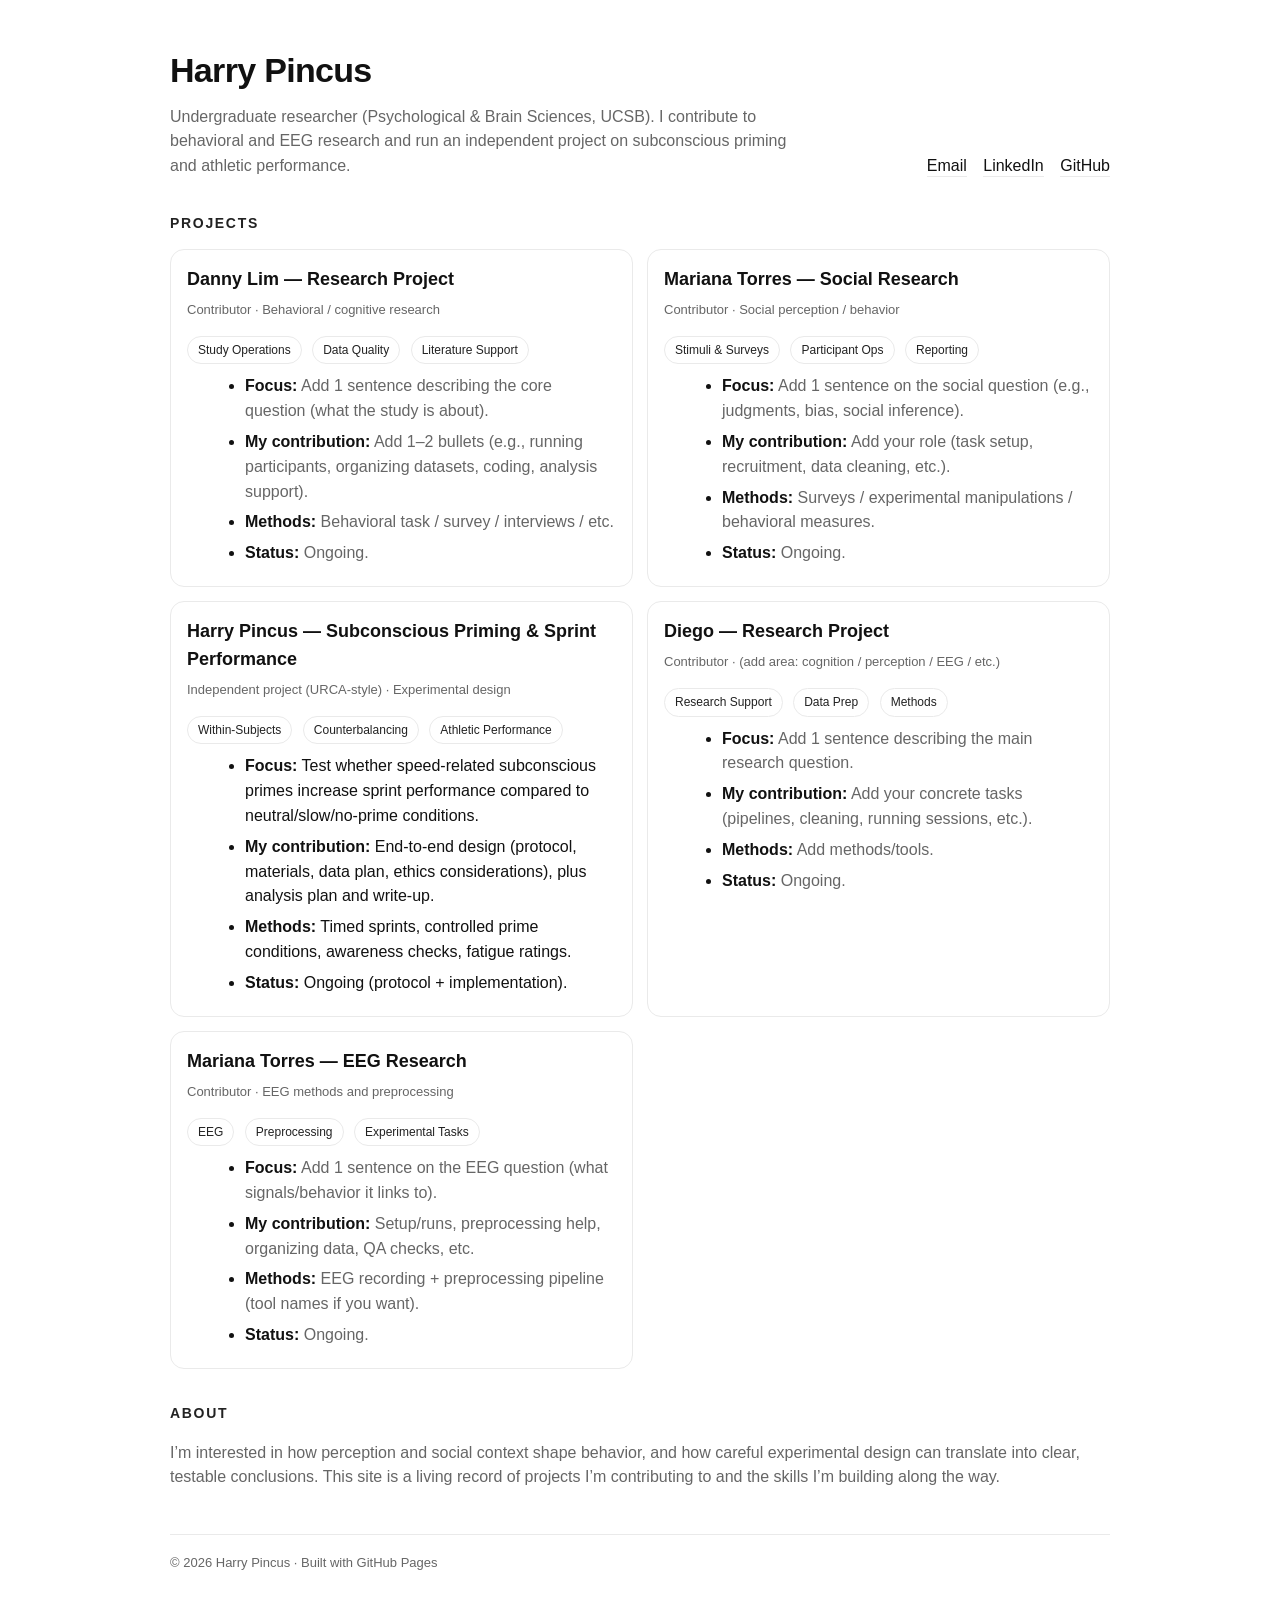
==== index.html @ f2cd408a "Update index.html" ====
<!doctype html>
<html lang="en">
<head>
  <meta charset="utf-8" />
  <meta name="viewport" content="width=device-width,initial-scale=1" />
  <title>Harry Pincus | Projects</title>
  <meta name="description" content="Research projects and contributions by Harry Pincus." />

  <style>
    :root{
      --max: 980px;
      --text:#111;
      --muted:#666;
      --line:#eaeaea;
      --bg:#fff;
      --card:#fff;
      --radius:14px;
    }
    * { box-sizing: border-box; }
    body{
      margin:0;
      background:var(--bg);
      color:var(--text);
      font-family: -apple-system, BlinkMacSystemFont, "Segoe UI", Inter, Roboto, Arial, sans-serif;
      line-height:1.55;
    }
    .wrap{ max-width:var(--max); margin:0 auto; padding:44px 20px 60px; }
    header{ display:flex; justify-content:space-between; align-items:flex-end; gap:18px; flex-wrap:wrap; }
    h1{ margin:0; font-size:34px; letter-spacing:-0.02em; }
    .subtitle{ margin-top:8px; color:var(--muted); max-width: 70ch; }
    .links a{
      text-decoration:none;
      color:var(--text);
      border-bottom:1px solid var(--line);
      margin-left:12px;
      padding-bottom:2px;
    }
    .links a:hover{ border-bottom-color:#111; }
    section{ margin-top:34px; }
    h2{
      margin:0 0 14px;
      font-size:14px;
      letter-spacing:0.12em;
      text-transform:uppercase;
      color:#222;
    }
    .grid{ display:grid; grid-template-columns: 1fr; gap:14px; }
    @media (min-width: 880px){
      .grid{ grid-template-columns: 1fr 1fr; }
    }
    .card{
      background:var(--card);
      border:1px solid var(--line);
      border-radius:var(--radius);
      padding:16px 16px 14px;
    }
    .card h3{ margin:0 0 6px; font-size:18px; }
    .meta{ color:var(--muted); font-size:13px; margin-bottom:10px; }
    .pills{ margin: 4px 0 10px; }
    .pill{
      display:inline-block;
      font-size:12px;
      padding:4px 10px;
      border:1px solid var(--line);
      border-radius:999px;
      margin: 6px 6px 0 0;
      color:#222;
      white-space:nowrap;
    }
    ul{ margin: 8px 0 0 18px; }
    li{ margin: 6px 0; }
    .muted{ color:var(--muted); }
    footer{ margin-top:44px; padding-top:18px; border-top:1px solid var(--line); color:var(--muted); font-size:13px; }
  </style>
</head>

<body>
  <div class="wrap">
    <header>
      <div>
        <h1>Harry Pincus</h1>
        <div class="subtitle">
          Undergraduate researcher (Psychological & Brain Sciences, UCSB). I contribute to behavioral and EEG research and run an independent project on subconscious priming and athletic performance.
        </div>
      </div>
      <div class="links">
        <!-- Replace with your real links whenever you want -->
        <a href="mailto:harrypincus@icloud.com or pincus@ucsb.edu">Email</a>
        <a href="https://www.linkedin.com/in/harry-pincus-45babb238/">LinkedIn</a>
        <a href="https://github.com/harrypincus">GitHub</a>
      </div>
    </header>

    <section>
      <h2>Projects</h2>

      <div class="grid">

        <!-- Danny Lim's Research -->
        <div class="card">
          <h3>Danny Lim — Research Project</h3>
          <div class="meta">Contributor · Behavioral / cognitive research</div>
          <div class="pills">
            <span class="pill">Study Operations</span>
            <span class="pill">Data Quality</span>
            <span class="pill">Literature Support</span>
          </div>
          <ul>
            <li><strong>Focus:</strong> <span class="muted">Add 1 sentence describing the core question (what the study is about).</span></li>
            <li><strong>My contribution:</strong> <span class="muted">Add 1–2 bullets (e.g., running participants, organizing datasets, coding, analysis support).</span></li>
            <li><strong>Methods:</strong> <span class="muted">Behavioral task / survey / interviews / etc.</span></li>
            <li><strong>Status:</strong> <span class="muted">Ongoing.</span></li>
          </ul>
        </div>

        <!-- Mariana Torres Social Research -->
        <div class="card">
          <h3>Mariana Torres — Social Research</h3>
          <div class="meta">Contributor · Social perception / behavior</div>
          <div class="pills">
            <span class="pill">Stimuli & Surveys</span>
            <span class="pill">Participant Ops</span>
            <span class="pill">Reporting</span>
          </div>
          <ul>
            <li><strong>Focus:</strong> <span class="muted">Add 1 sentence on the social question (e.g., judgments, bias, social inference).</span></li>
            <li><strong>My contribution:</strong> <span class="muted">Add your role (task setup, recruitment, data cleaning, etc.).</span></li>
            <li><strong>Methods:</strong> <span class="muted">Surveys / experimental manipulations / behavioral measures.</span></li>
            <li><strong>Status:</strong> <span class="muted">Ongoing.</span></li>
          </ul>
        </div>

        <!-- Harry Pincus Priming Research -->
        <div class="card">
          <h3>Harry Pincus — Subconscious Priming & Sprint Performance</h3>
          <div class="meta">Independent project (URCA-style) · Experimental design</div>
          <div class="pills">
            <span class="pill">Within-Subjects</span>
            <span class="pill">Counterbalancing</span>
            <span class="pill">Athletic Performance</span>
          </div>
          <ul>
            <li><strong>Focus:</strong> Test whether speed-related subconscious primes increase sprint performance compared to neutral/slow/no-prime conditions.</li>
            <li><strong>My contribution:</strong> End-to-end design (protocol, materials, data plan, ethics considerations), plus analysis plan and write-up.</li>
            <li><strong>Methods:</strong> Timed sprints, controlled prime conditions, awareness checks, fatigue ratings.</li>
            <li><strong>Status:</strong> Ongoing (protocol + implementation).</li>
          </ul>
        </div>

        <!-- Diego's Research -->
        <div class="card">
          <h3>Diego — Research Project</h3>
          <div class="meta">Contributor · (add area: cognition / perception / EEG / etc.)</div>
          <div class="pills">
            <span class="pill">Research Support</span>
            <span class="pill">Data Prep</span>
            <span class="pill">Methods</span>
          </div>
          <ul>
            <li><strong>Focus:</strong> <span class="muted">Add 1 sentence describing the main research question.</span></li>
            <li><strong>My contribution:</strong> <span class="muted">Add your concrete tasks (pipelines, cleaning, running sessions, etc.).</span></li>
            <li><strong>Methods:</strong> <span class="muted">Add methods/tools.</span></li>
            <li><strong>Status:</strong> <span class="muted">Ongoing.</span></li>
          </ul>
        </div>

        <!-- Mariana Torres EEG Research -->
        <div class="card">
          <h3>Mariana Torres — EEG Research</h3>
          <div class="meta">Contributor · EEG methods and preprocessing</div>
          <div class="pills">
            <span class="pill">EEG</span>
            <span class="pill">Preprocessing</span>
            <span class="pill">Experimental Tasks</span>
          </div>
          <ul>
            <li><strong>Focus:</strong> <span class="muted">Add 1 sentence on the EEG question (what signals/behavior it links to).</span></li>
            <li><strong>My contribution:</strong> <span class="muted">Setup/runs, preprocessing help, organizing data, QA checks, etc.</span></li>
            <li><strong>Methods:</strong> <span class="muted">EEG recording + preprocessing pipeline (tool names if you want).</span></li>
            <li><strong>Status:</strong> <span class="muted">Ongoing.</span></li>
          </ul>
        </div>

      </div>
    </section>

    <section>
      <h2>About</h2>
      <p class="muted">
        I’m interested in how perception and social context shape behavior, and how careful experimental design can translate into clear, testable conclusions.
        This site is a living record of projects I’m contributing to and the skills I’m building along the way.
      </p>
    </section>

    <footer>
      © <span id="y"></span> Harry Pincus · Built with GitHub Pages
    </footer>
  </div>

  <script>
    document.getElementById("y").textContent = new Date().getFullYear();
  </script>
</body>
</html>
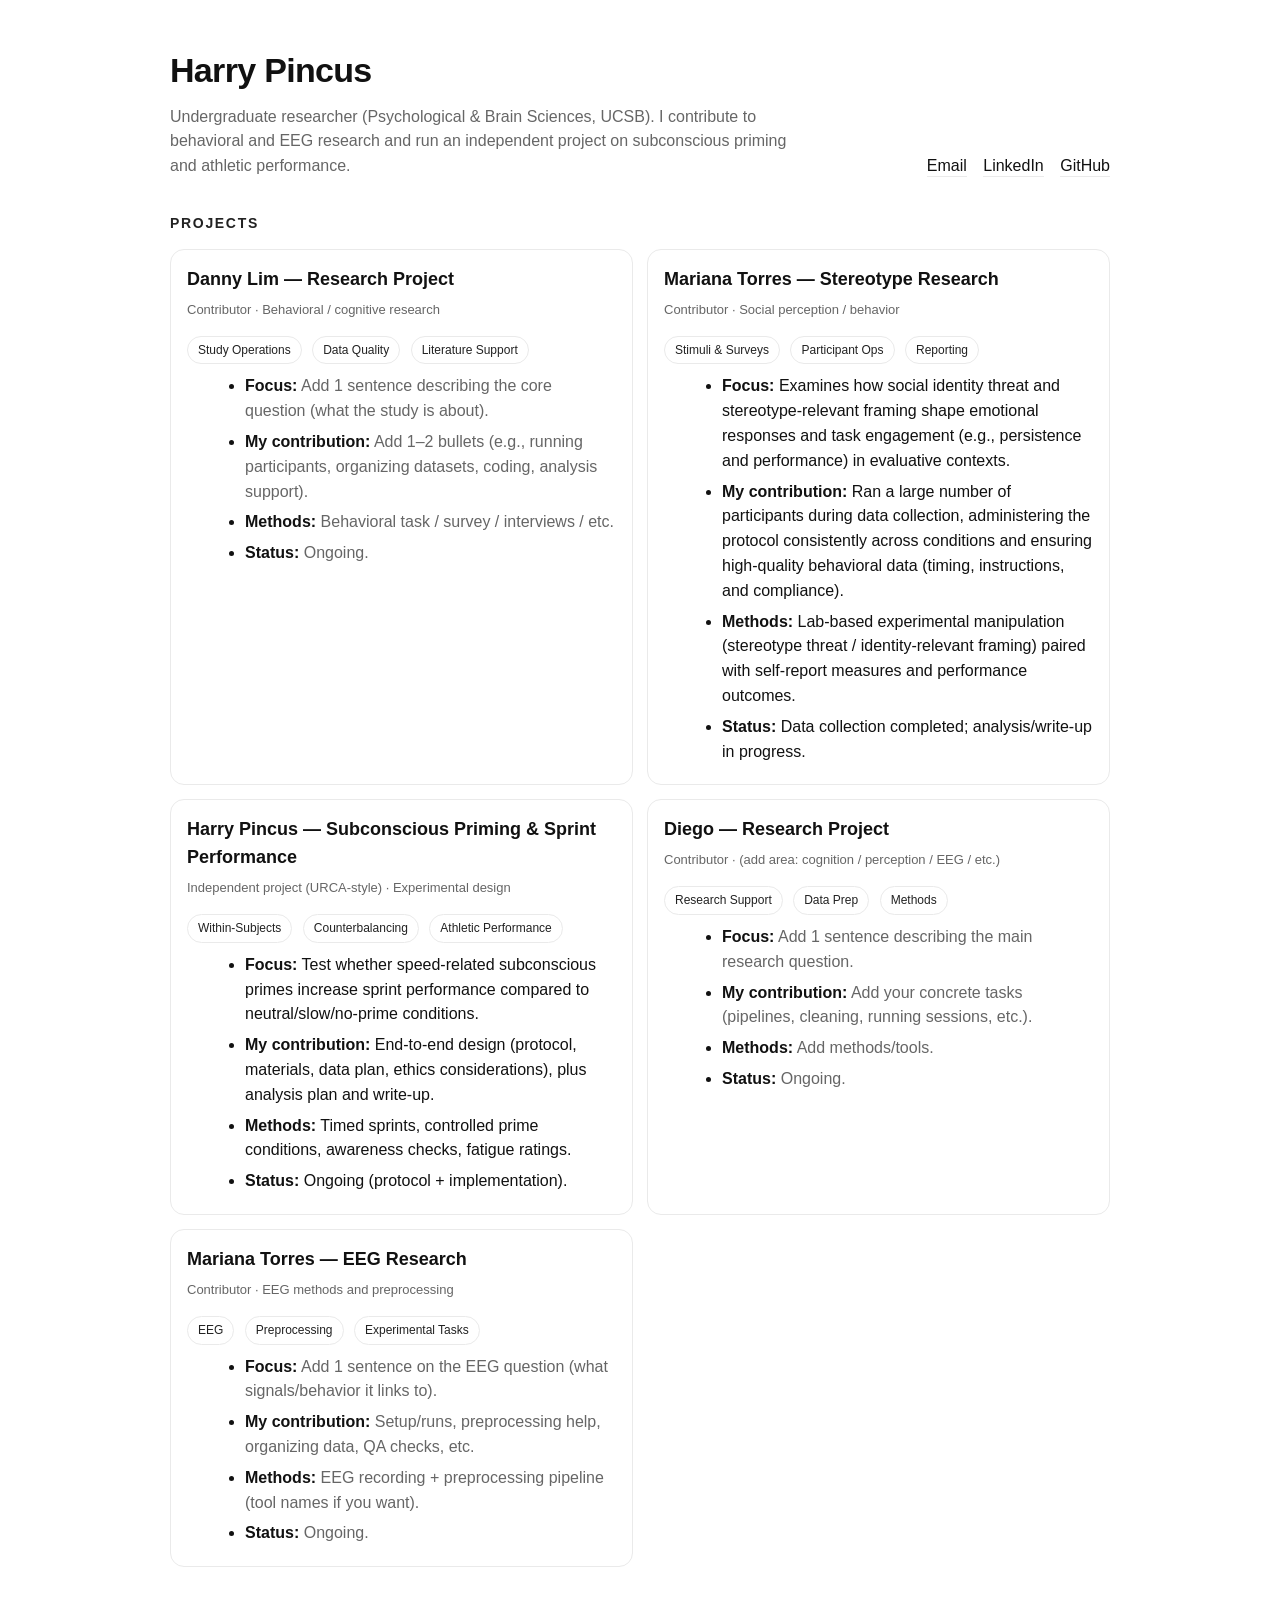
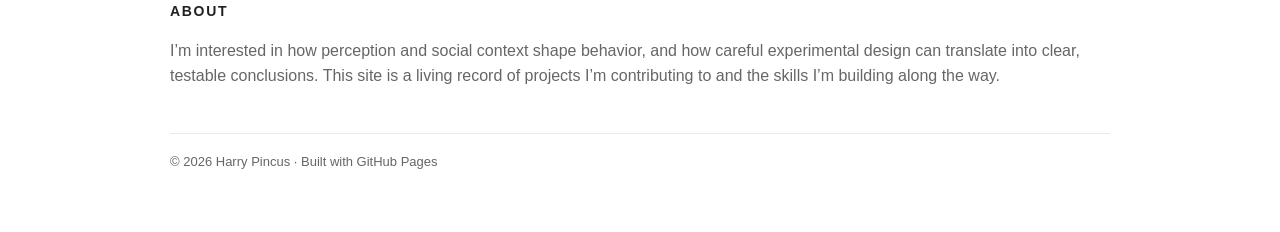
==== commit 2794879a: "Update index.html mariana" ====
--- a/index.html
+++ b/index.html
@@ -115,7 +115,7 @@
 
         <!-- Mariana Torres Social Research -->
         <div class="card">
-          <h3>Mariana Torres — Social Research</h3>
+          <h3>Mariana Torres — Stereotype Research</h3>
           <div class="meta">Contributor · Social perception / behavior</div>
           <div class="pills">
             <span class="pill">Stimuli & Surveys</span>
@@ -123,10 +123,10 @@
             <span class="pill">Reporting</span>
           </div>
           <ul>
-            <li><strong>Focus:</strong> <span class="muted">Add 1 sentence on the social question (e.g., judgments, bias, social inference).</span></li>
-            <li><strong>My contribution:</strong> <span class="muted">Add your role (task setup, recruitment, data cleaning, etc.).</span></li>
-            <li><strong>Methods:</strong> <span class="muted">Surveys / experimental manipulations / behavioral measures.</span></li>
-            <li><strong>Status:</strong> <span class="muted">Ongoing.</span></li>
+            <li><strong>Focus:</strong> Examines how social identity threat and stereotype-relevant framing shape emotional responses and task engagement (e.g., persistence and performance) in evaluative contexts.</li>
+            <li><strong>My contribution:</strong> Ran a large number of participants during data collection, administering the protocol consistently across conditions and ensuring high-quality behavioral data (timing, instructions, and compliance).</li>
+            <li><strong>Methods:</strong> Lab-based experimental manipulation (stereotype threat / identity-relevant framing) paired with self-report measures and performance outcomes.</li>
+            <li><strong>Status:</strong> Data collection completed; analysis/write-up in progress.</li>
           </ul>
         </div>
 
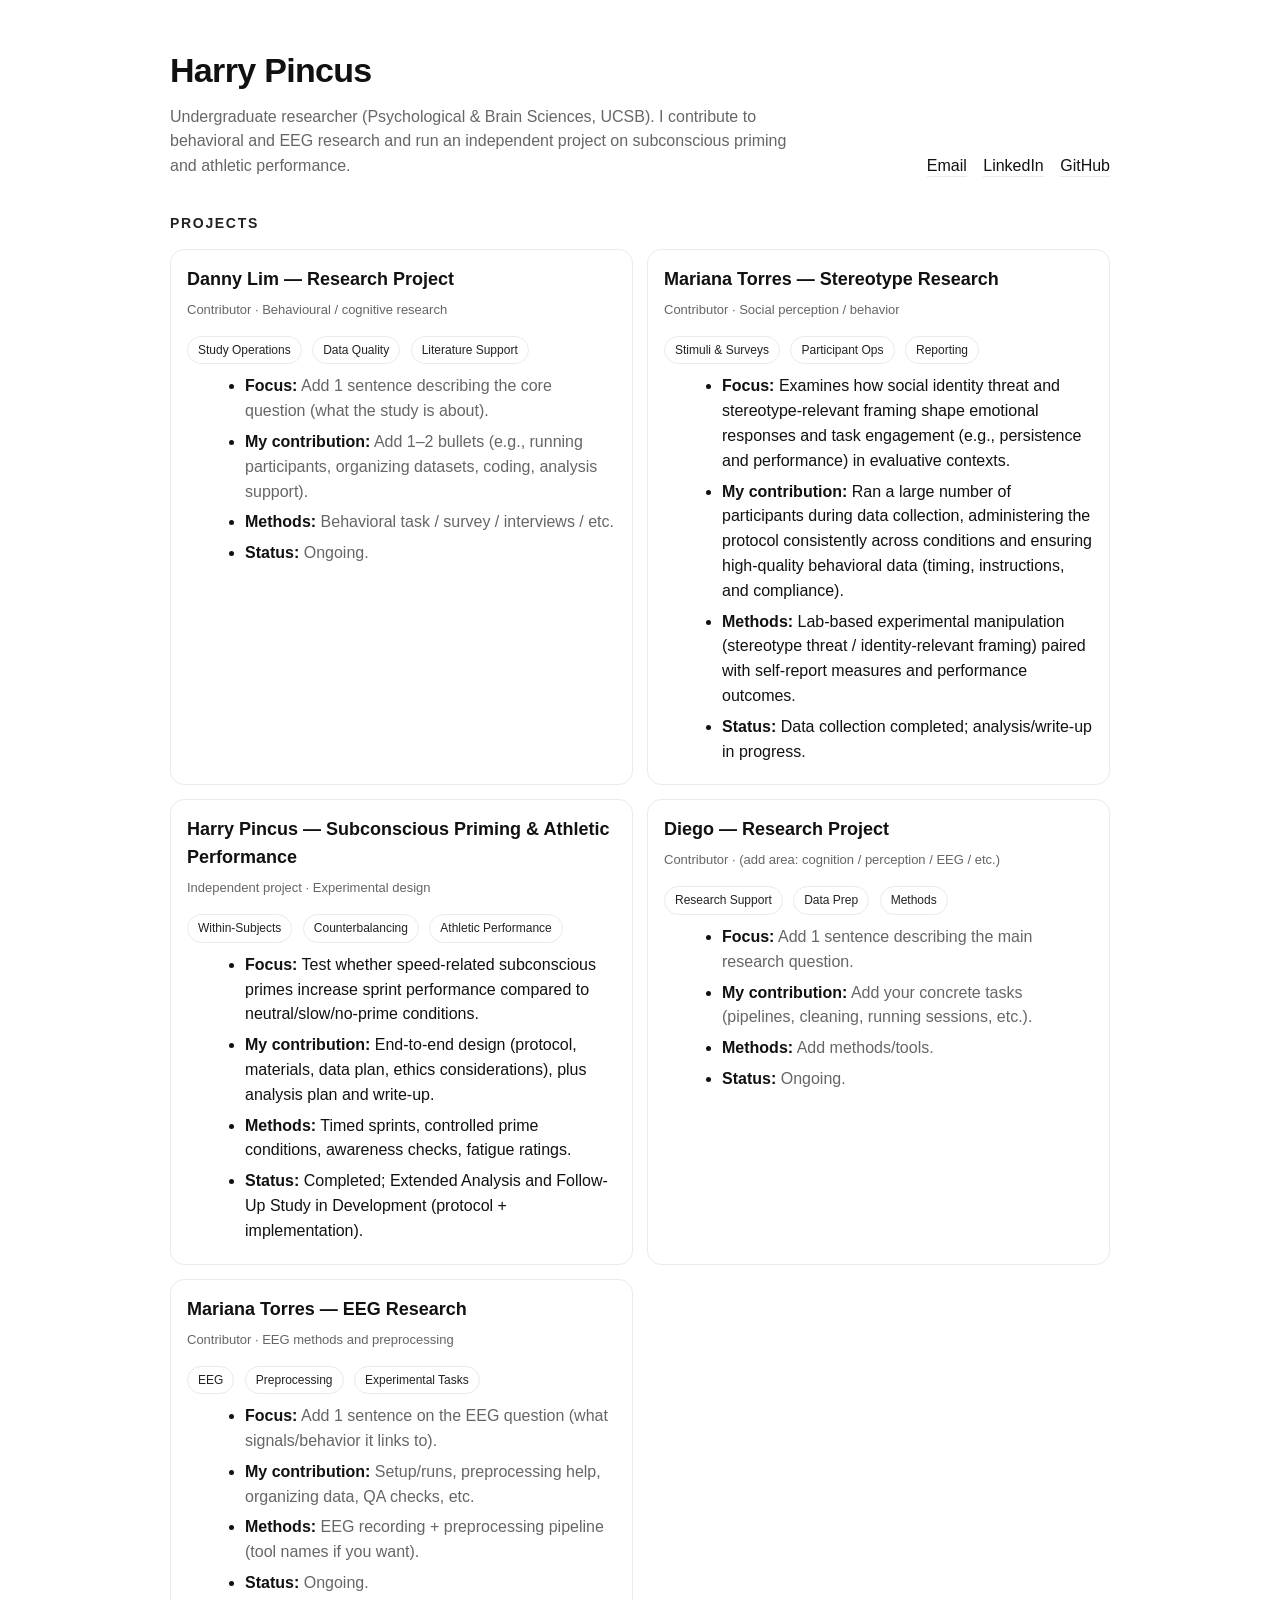
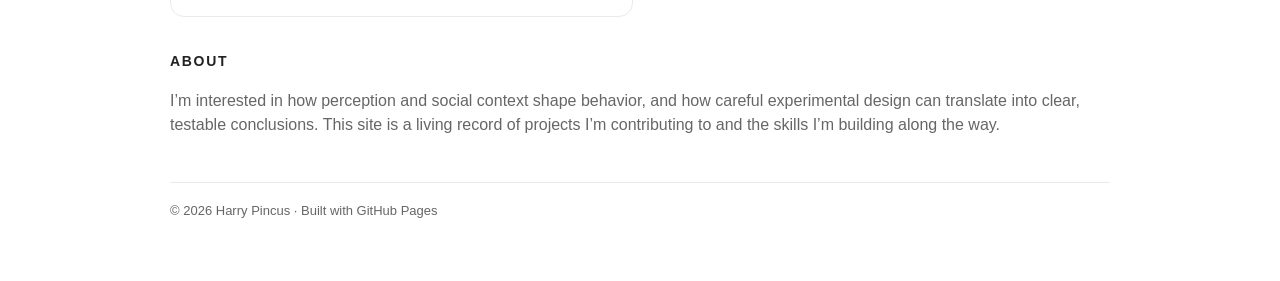
==== commit d4dde529: "Update index.html quick update to priming wording" ====
--- a/index.html
+++ b/index.html
@@ -99,7 +99,7 @@
         <!-- Danny Lim's Research -->
         <div class="card">
           <h3>Danny Lim — Research Project</h3>
-          <div class="meta">Contributor · Behavioral / cognitive research</div>
+          <div class="meta">Contributor · Behavioural / cognitive research</div>
           <div class="pills">
             <span class="pill">Study Operations</span>
             <span class="pill">Data Quality</span>
@@ -132,8 +132,8 @@
 
         <!-- Harry Pincus Priming Research -->
         <div class="card">
-          <h3>Harry Pincus — Subconscious Priming & Sprint Performance</h3>
-          <div class="meta">Independent project (URCA-style) · Experimental design</div>
+          <h3>Harry Pincus — Subconscious Priming & Athletic Performance</h3>
+          <div class="meta">Independent project · Experimental design</div>
           <div class="pills">
             <span class="pill">Within-Subjects</span>
             <span class="pill">Counterbalancing</span>
@@ -143,7 +143,7 @@
             <li><strong>Focus:</strong> Test whether speed-related subconscious primes increase sprint performance compared to neutral/slow/no-prime conditions.</li>
             <li><strong>My contribution:</strong> End-to-end design (protocol, materials, data plan, ethics considerations), plus analysis plan and write-up.</li>
             <li><strong>Methods:</strong> Timed sprints, controlled prime conditions, awareness checks, fatigue ratings.</li>
-            <li><strong>Status:</strong> Ongoing (protocol + implementation).</li>
+            <li><strong>Status:</strong> Completed; Extended Analysis and Follow-Up Study in Development (protocol + implementation).</li>
           </ul>
         </div>
 
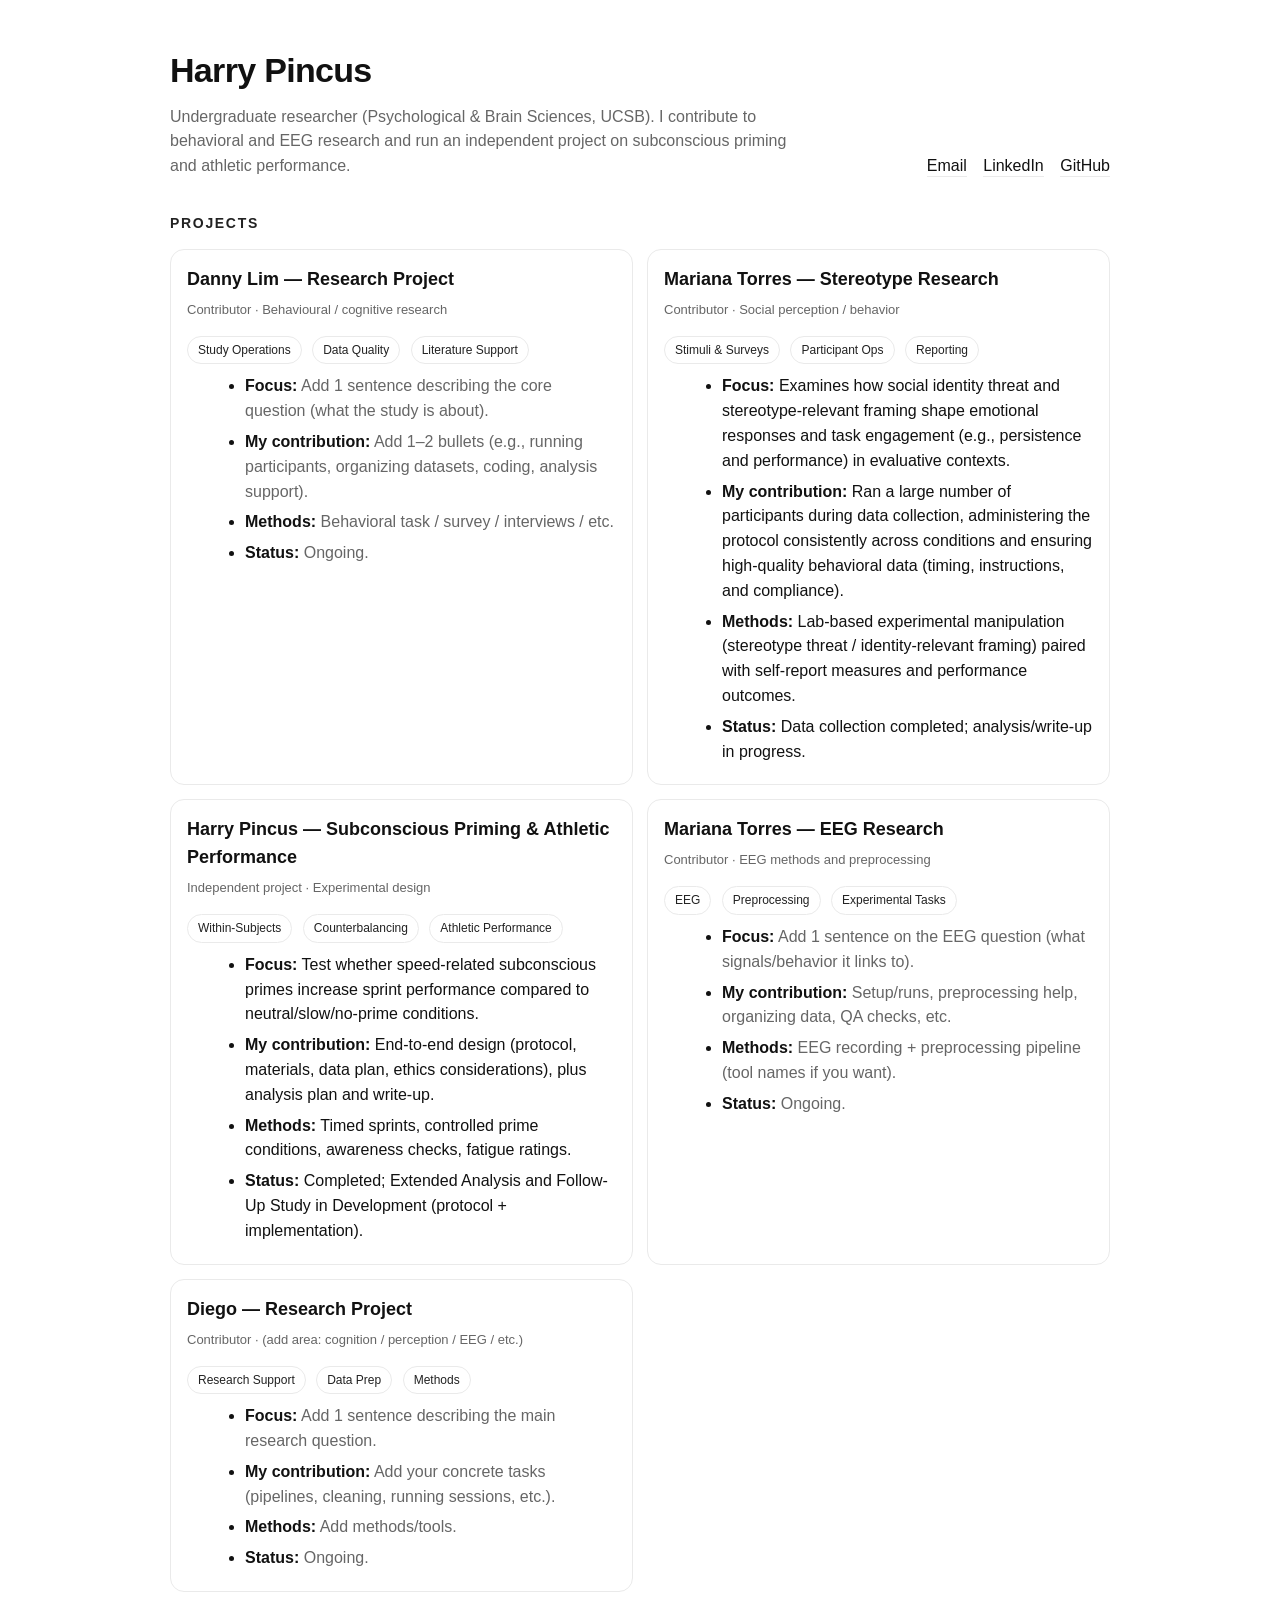
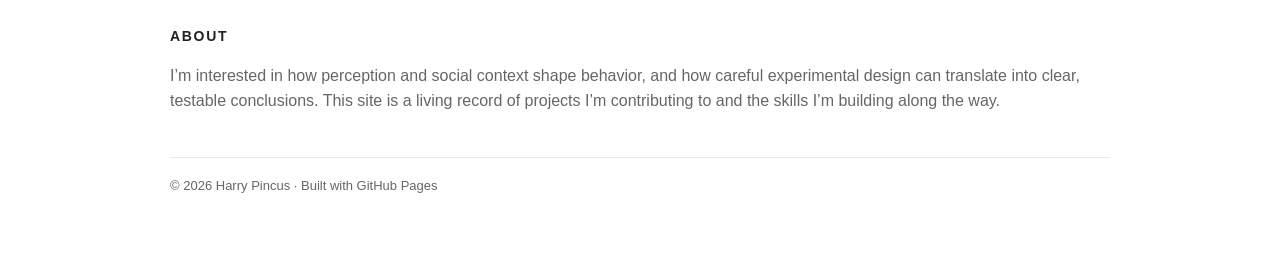
==== commit bf2ec002: "Update index.html moved mariana eeg above diego" ====
--- a/index.html
+++ b/index.html
@@ -147,6 +147,23 @@
           </ul>
         </div>
 
+        <!-- Mariana Torres EEG Research -->
+        <div class="card">
+          <h3>Mariana Torres — EEG Research</h3>
+          <div class="meta">Contributor · EEG methods and preprocessing</div>
+          <div class="pills">
+            <span class="pill">EEG</span>
+            <span class="pill">Preprocessing</span>
+            <span class="pill">Experimental Tasks</span>
+          </div>
+          <ul>
+            <li><strong>Focus:</strong> <span class="muted">Add 1 sentence on the EEG question (what signals/behavior it links to).</span></li>
+            <li><strong>My contribution:</strong> <span class="muted">Setup/runs, preprocessing help, organizing data, QA checks, etc.</span></li>
+            <li><strong>Methods:</strong> <span class="muted">EEG recording + preprocessing pipeline (tool names if you want).</span></li>
+            <li><strong>Status:</strong> <span class="muted">Ongoing.</span></li>
+          </ul>
+        </div>
+
         <!-- Diego's Research -->
         <div class="card">
           <h3>Diego — Research Project</h3>
@@ -160,23 +177,6 @@
             <li><strong>Focus:</strong> <span class="muted">Add 1 sentence describing the main research question.</span></li>
             <li><strong>My contribution:</strong> <span class="muted">Add your concrete tasks (pipelines, cleaning, running sessions, etc.).</span></li>
             <li><strong>Methods:</strong> <span class="muted">Add methods/tools.</span></li>
-            <li><strong>Status:</strong> <span class="muted">Ongoing.</span></li>
-          </ul>
-        </div>
-
-        <!-- Mariana Torres EEG Research -->
-        <div class="card">
-          <h3>Mariana Torres — EEG Research</h3>
-          <div class="meta">Contributor · EEG methods and preprocessing</div>
-          <div class="pills">
-            <span class="pill">EEG</span>
-            <span class="pill">Preprocessing</span>
-            <span class="pill">Experimental Tasks</span>
-          </div>
-          <ul>
-            <li><strong>Focus:</strong> <span class="muted">Add 1 sentence on the EEG question (what signals/behavior it links to).</span></li>
-            <li><strong>My contribution:</strong> <span class="muted">Setup/runs, preprocessing help, organizing data, QA checks, etc.</span></li>
-            <li><strong>Methods:</strong> <span class="muted">EEG recording + preprocessing pipeline (tool names if you want).</span></li>
             <li><strong>Status:</strong> <span class="muted">Ongoing.</span></li>
           </ul>
         </div>
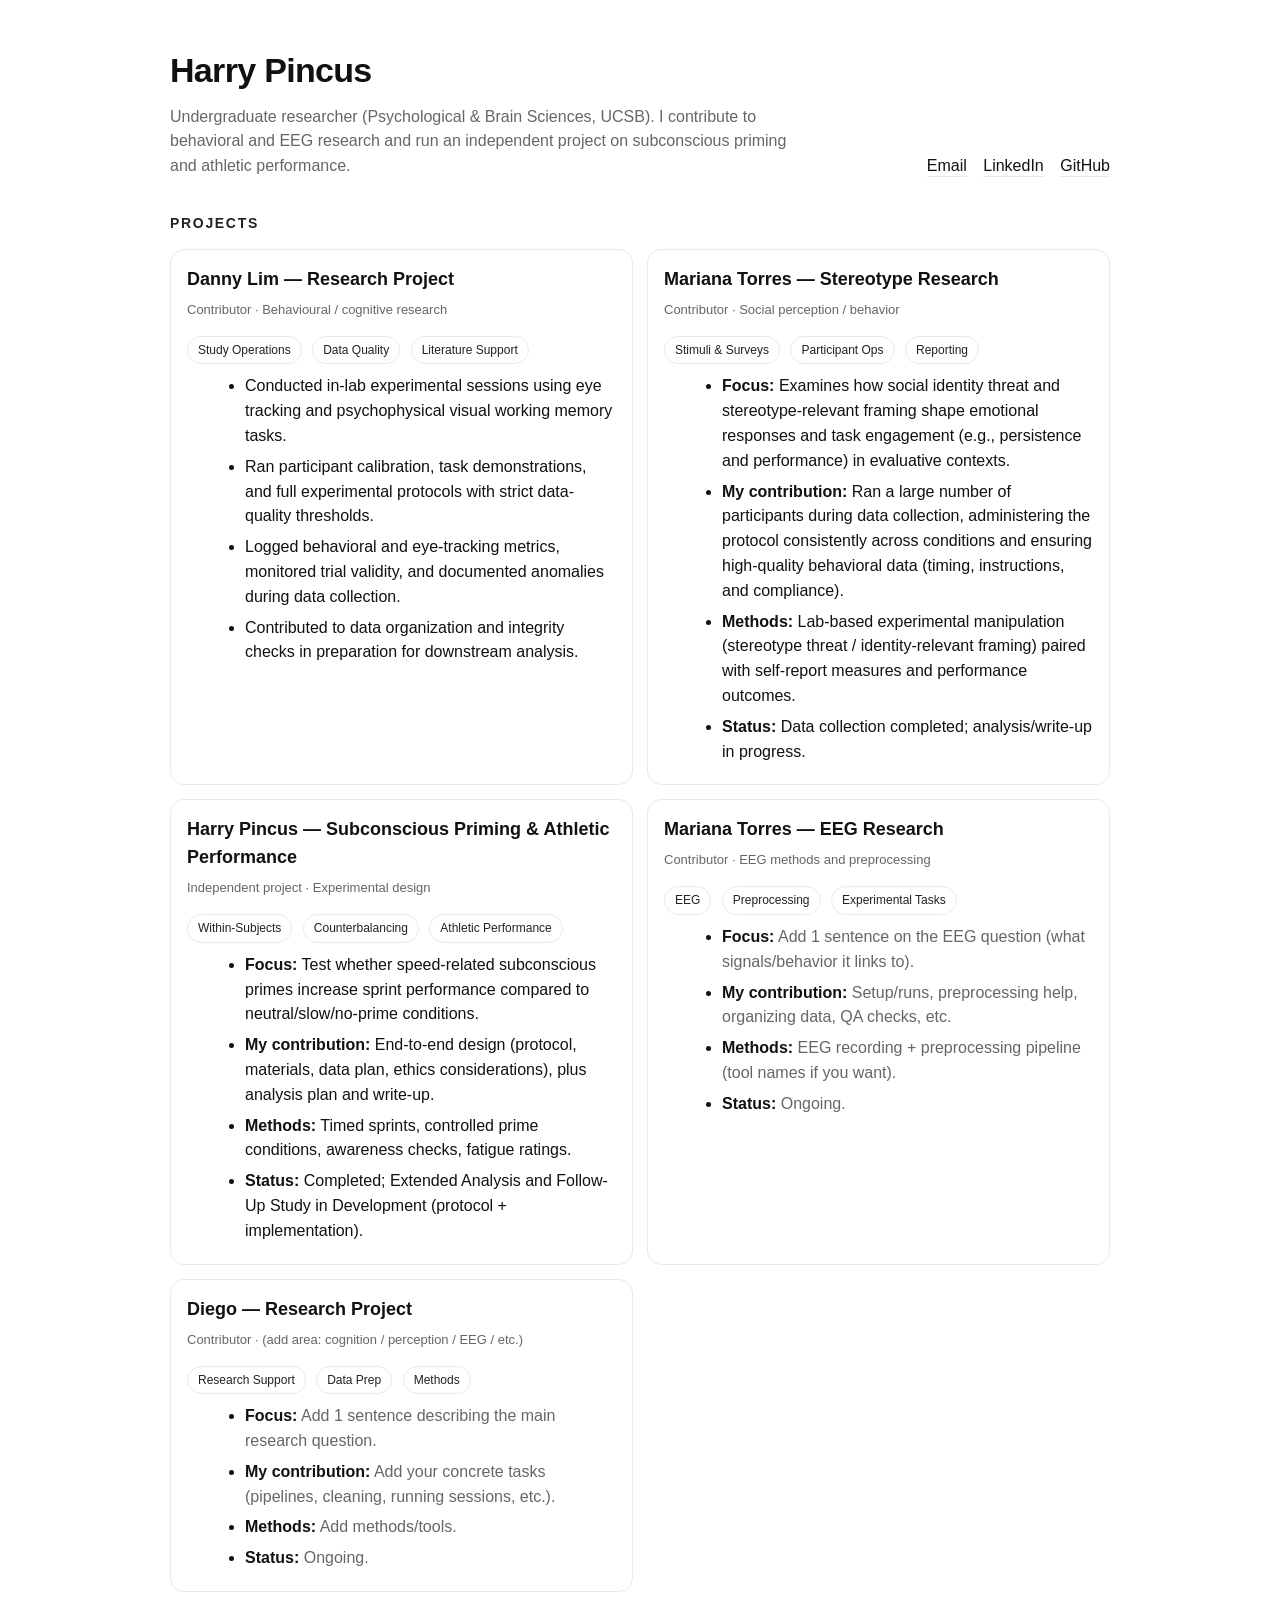
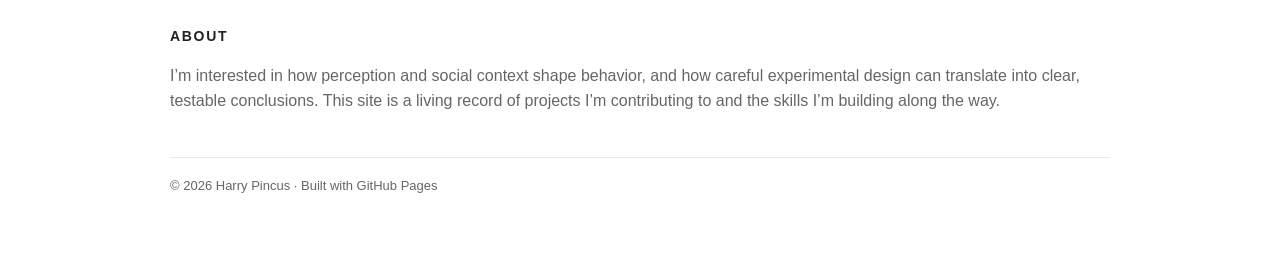
==== commit dd781020: "Update index.html updated danny lim wmdistort section" ====
--- a/index.html
+++ b/index.html
@@ -106,10 +106,10 @@
             <span class="pill">Literature Support</span>
           </div>
           <ul>
-            <li><strong>Focus:</strong> <span class="muted">Add 1 sentence describing the core question (what the study is about).</span></li>
-            <li><strong>My contribution:</strong> <span class="muted">Add 1–2 bullets (e.g., running participants, organizing datasets, coding, analysis support).</span></li>
-            <li><strong>Methods:</strong> <span class="muted">Behavioral task / survey / interviews / etc.</span></li>
-            <li><strong>Status:</strong> <span class="muted">Ongoing.</span></li>
+            <li>Conducted in-lab experimental sessions using eye tracking and psychophysical visual working memory tasks.</li>
+            <li>Ran participant calibration, task demonstrations, and full experimental protocols with strict data-quality thresholds.</li>
+            <li>Logged behavioral and eye-tracking metrics, monitored trial validity, and documented anomalies during data collection.</li>
+            <li>Contributed to data organization and integrity checks in preparation for downstream analysis.</li>
           </ul>
         </div>
 
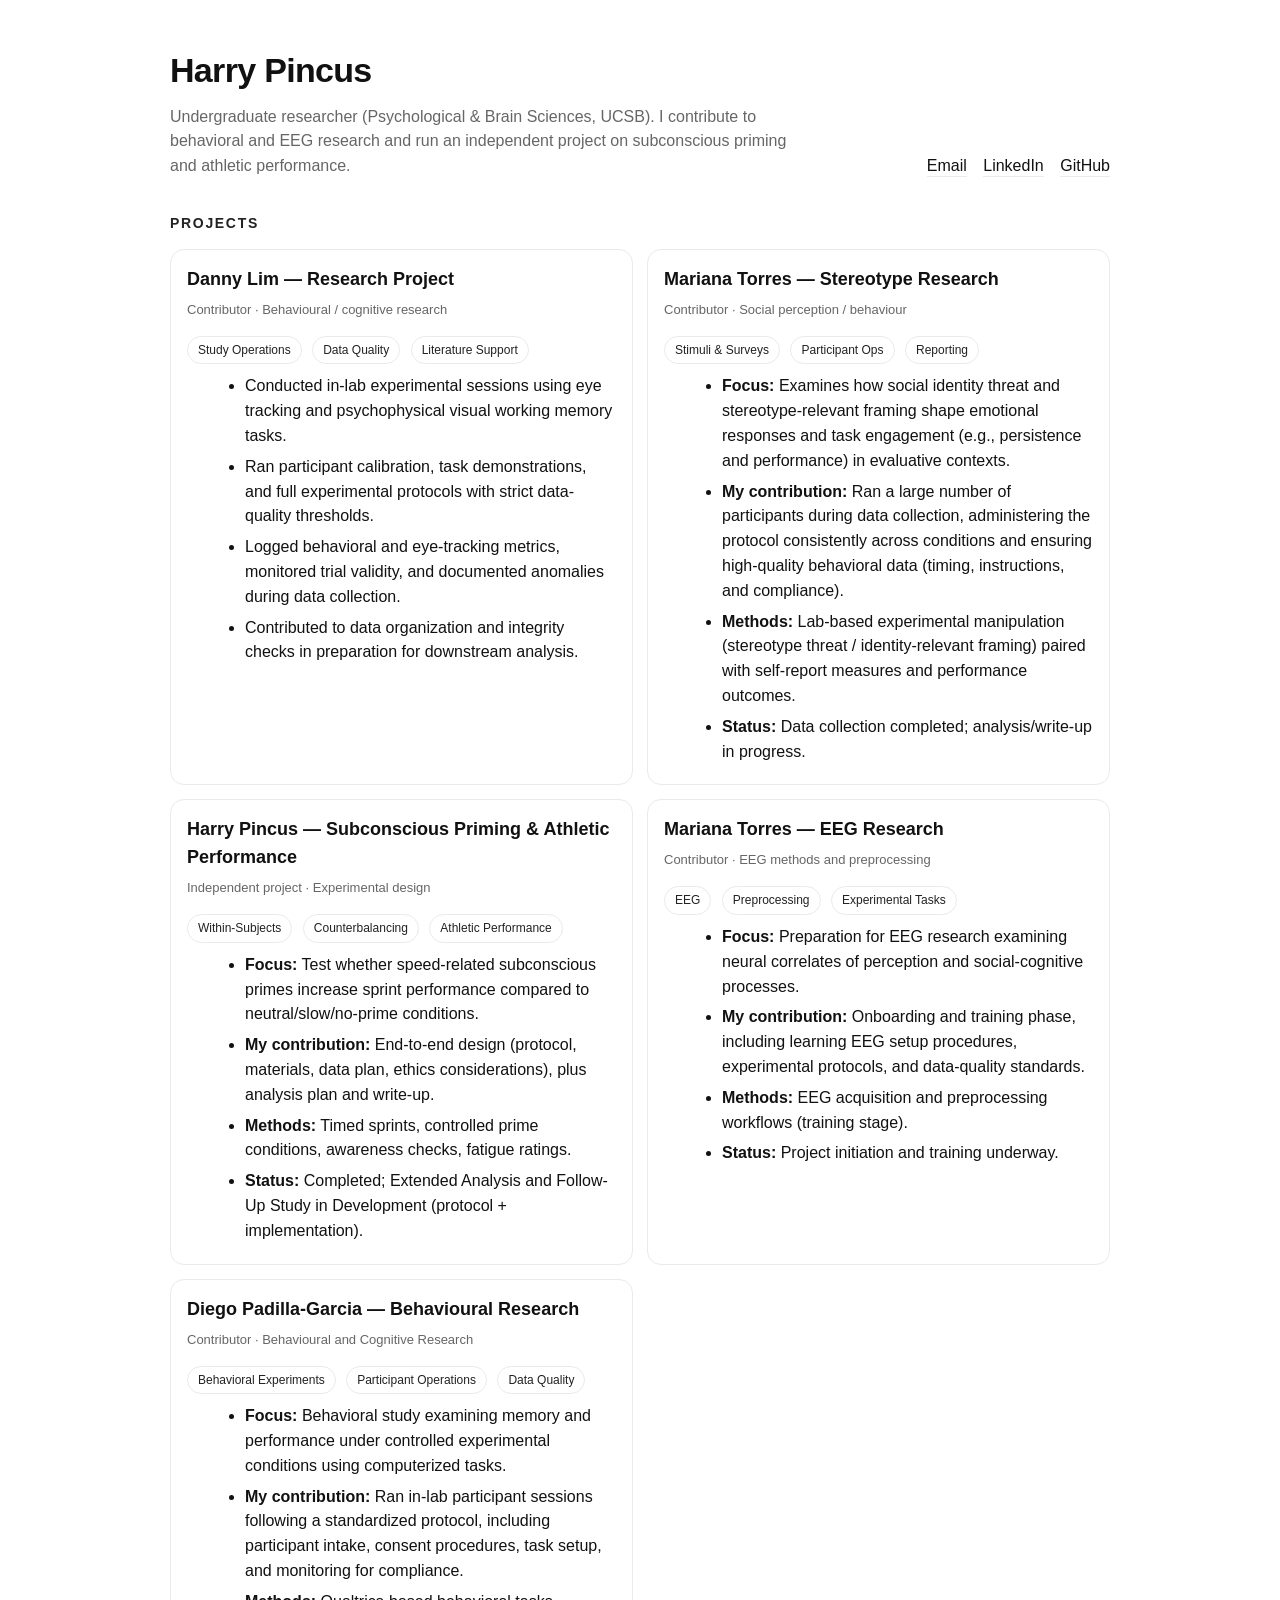
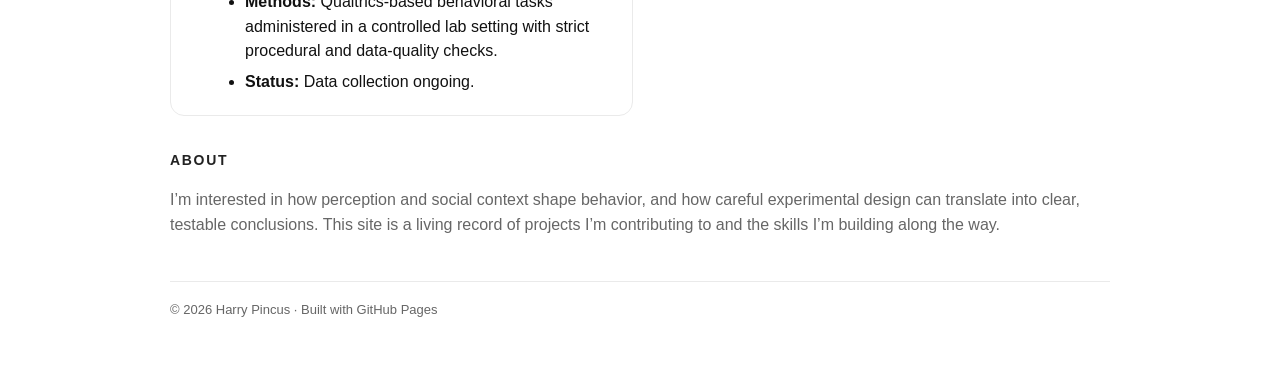
==== commit a92493a6: "Update index.html all cards complete" ====
--- a/index.html
+++ b/index.html
@@ -116,7 +116,7 @@
         <!-- Mariana Torres Social Research -->
         <div class="card">
           <h3>Mariana Torres — Stereotype Research</h3>
-          <div class="meta">Contributor · Social perception / behavior</div>
+          <div class="meta">Contributor · Social perception / behaviour</div>
           <div class="pills">
             <span class="pill">Stimuli & Surveys</span>
             <span class="pill">Participant Ops</span>
@@ -157,27 +157,28 @@
             <span class="pill">Experimental Tasks</span>
           </div>
           <ul>
-            <li><strong>Focus:</strong> <span class="muted">Add 1 sentence on the EEG question (what signals/behavior it links to).</span></li>
-            <li><strong>My contribution:</strong> <span class="muted">Setup/runs, preprocessing help, organizing data, QA checks, etc.</span></li>
-            <li><strong>Methods:</strong> <span class="muted">EEG recording + preprocessing pipeline (tool names if you want).</span></li>
-            <li><strong>Status:</strong> <span class="muted">Ongoing.</span></li>
+            <li><strong>Focus:</strong> Preparation for EEG research examining neural correlates of perception and social-cognitive processes.</li>
+            <li><strong>My contribution:</strong> Onboarding and training phase, including learning EEG setup procedures, experimental protocols, and data-quality standards.</li>
+            <li><strong>Methods:</strong> EEG acquisition and preprocessing workflows (training stage).</li>
+            <li><strong>Status:</strong> Project initiation and training underway.</li>
           </ul>
         </div>
 
         <!-- Diego's Research -->
         <div class="card">
-          <h3>Diego — Research Project</h3>
-          <div class="meta">Contributor · (add area: cognition / perception / EEG / etc.)</div>
-          <div class="pills">
-            <span class="pill">Research Support</span>
-            <span class="pill">Data Prep</span>
-            <span class="pill">Methods</span>
-          </div>
-          <ul>
-            <li><strong>Focus:</strong> <span class="muted">Add 1 sentence describing the main research question.</span></li>
-            <li><strong>My contribution:</strong> <span class="muted">Add your concrete tasks (pipelines, cleaning, running sessions, etc.).</span></li>
-            <li><strong>Methods:</strong> <span class="muted">Add methods/tools.</span></li>
-            <li><strong>Status:</strong> <span class="muted">Ongoing.</span></li>
+          <h3>Diego Padilla-Garcia — Behavioural Research </h3>
+          <div class="meta">Contributor · Behavioural and Cognitive Research</div>
+          <div class="pills">
+            <span class="pill">Behavioral Experiments</span>
+            <span class="pill">Participant Operations</span>
+            <span class="pill">Data Quality</span>
+
+          </div>
+          <ul>
+            <li><strong>Focus:</strong> Behavioral study examining memory and performance under controlled experimental conditions using computerized tasks.</li>
+            <li><strong>My contribution:</strong> Ran in-lab participant sessions following a standardized protocol, including participant intake, consent procedures, task setup, and monitoring for compliance.</li>
+            <li><strong>Methods:</strong> Qualtrics-based behavioral tasks administered in a controlled lab setting with strict procedural and data-quality checks.</li>
+            <li><strong>Status:</strong> Data collection ongoing.</li>
           </ul>
         </div>
 
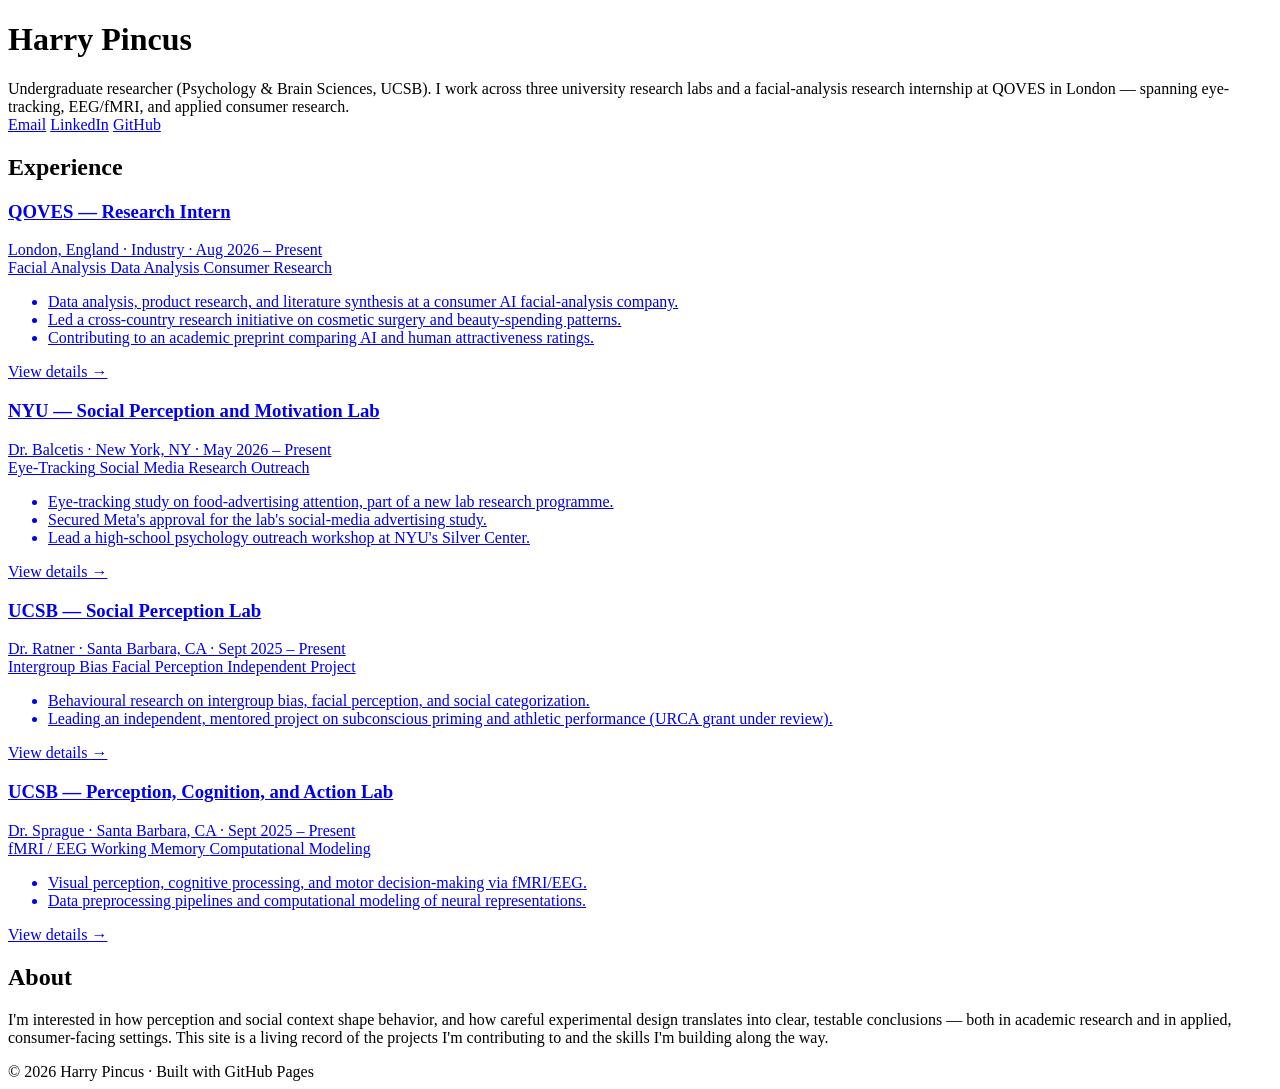
==== commit 818ac58a: "Update index.html" ====
--- a/index.html
+++ b/index.html
@@ -3,75 +3,9 @@
 <head>
   <meta charset="utf-8" />
   <meta name="viewport" content="width=device-width,initial-scale=1" />
-  <title>Harry Pincus | Projects</title>
-  <meta name="description" content="Research projects and contributions by Harry Pincus." />
-
-  <style>
-    :root{
-      --max: 980px;
-      --text:#111;
-      --muted:#666;
-      --line:#eaeaea;
-      --bg:#fff;
-      --card:#fff;
-      --radius:14px;
-    }
-    * { box-sizing: border-box; }
-    body{
-      margin:0;
-      background:var(--bg);
-      color:var(--text);
-      font-family: -apple-system, BlinkMacSystemFont, "Segoe UI", Inter, Roboto, Arial, sans-serif;
-      line-height:1.55;
-    }
-    .wrap{ max-width:var(--max); margin:0 auto; padding:44px 20px 60px; }
-    header{ display:flex; justify-content:space-between; align-items:flex-end; gap:18px; flex-wrap:wrap; }
-    h1{ margin:0; font-size:34px; letter-spacing:-0.02em; }
-    .subtitle{ margin-top:8px; color:var(--muted); max-width: 70ch; }
-    .links a{
-      text-decoration:none;
-      color:var(--text);
-      border-bottom:1px solid var(--line);
-      margin-left:12px;
-      padding-bottom:2px;
-    }
-    .links a:hover{ border-bottom-color:#111; }
-    section{ margin-top:34px; }
-    h2{
-      margin:0 0 14px;
-      font-size:14px;
-      letter-spacing:0.12em;
-      text-transform:uppercase;
-      color:#222;
-    }
-    .grid{ display:grid; grid-template-columns: 1fr; gap:14px; }
-    @media (min-width: 880px){
-      .grid{ grid-template-columns: 1fr 1fr; }
-    }
-    .card{
-      background:var(--card);
-      border:1px solid var(--line);
-      border-radius:var(--radius);
-      padding:16px 16px 14px;
-    }
-    .card h3{ margin:0 0 6px; font-size:18px; }
-    .meta{ color:var(--muted); font-size:13px; margin-bottom:10px; }
-    .pills{ margin: 4px 0 10px; }
-    .pill{
-      display:inline-block;
-      font-size:12px;
-      padding:4px 10px;
-      border:1px solid var(--line);
-      border-radius:999px;
-      margin: 6px 6px 0 0;
-      color:#222;
-      white-space:nowrap;
-    }
-    ul{ margin: 8px 0 0 18px; }
-    li{ margin: 6px 0; }
-    .muted{ color:var(--muted); }
-    footer{ margin-top:44px; padding-top:18px; border-top:1px solid var(--line); color:var(--muted); font-size:13px; }
-  </style>
+  <title>Harry Pincus | Research</title>
+  <meta name="description" content="Research and projects by Harry Pincus — UCSB Psychology & Brain Sciences." />
+  <link rel="stylesheet" href="styles.css" />
 </head>
 
 <body>
@@ -80,107 +14,82 @@
       <div>
         <h1>Harry Pincus</h1>
         <div class="subtitle">
-          Undergraduate researcher (Psychological & Brain Sciences, UCSB). I contribute to behavioral and EEG research and run an independent project on subconscious priming and athletic performance.
+          Undergraduate researcher (Psychology & Brain Sciences, UCSB). I work across three university research labs and a facial-analysis research internship at QOVES in London — spanning eye-tracking, EEG/fMRI, and applied consumer research.
         </div>
       </div>
       <div class="links">
-        <!-- Replace with your real links whenever you want -->
-        <a href="mailto:harrypincus@icloud.com or pincus@ucsb.edu">Email</a>
+        <a href="mailto:harrypincus@icloud.com">Email</a>
         <a href="https://www.linkedin.com/in/harry-pincus-45babb238/">LinkedIn</a>
         <a href="https://github.com/harrypincus">GitHub</a>
       </div>
     </header>
 
     <section>
-      <h2>Projects</h2>
+      <h2>Experience</h2>
 
       <div class="grid">
 
-        <!-- Danny Lim's Research -->
-        <div class="card">
-          <h3>Danny Lim — Research Project</h3>
-          <div class="meta">Contributor · Behavioural / cognitive research</div>
+        <a class="card" href="projects/qoves.html">
+          <h3>QOVES — Research Intern</h3>
+          <div class="meta">London, England · Industry · Aug 2026 – Present</div>
           <div class="pills">
-            <span class="pill">Study Operations</span>
-            <span class="pill">Data Quality</span>
-            <span class="pill">Literature Support</span>
+            <span class="pill">Facial Analysis</span>
+            <span class="pill">Data Analysis</span>
+            <span class="pill">Consumer Research</span>
           </div>
           <ul>
-            <li>Conducted in-lab experimental sessions using eye tracking and psychophysical visual working memory tasks.</li>
-            <li>Ran participant calibration, task demonstrations, and full experimental protocols with strict data-quality thresholds.</li>
-            <li>Logged behavioral and eye-tracking metrics, monitored trial validity, and documented anomalies during data collection.</li>
-            <li>Contributed to data organization and integrity checks in preparation for downstream analysis.</li>
+            <li>Data analysis, product research, and literature synthesis at a consumer AI facial-analysis company.</li>
+            <li>Led a cross-country research initiative on cosmetic surgery and beauty-spending patterns.</li>
+            <li>Contributing to an academic preprint comparing AI and human attractiveness ratings.</li>
           </ul>
-        </div>
+          <div class="view-more">View details →</div>
+        </a>
 
-        <!-- Mariana Torres Social Research -->
-        <div class="card">
-          <h3>Mariana Torres — Stereotype Research</h3>
-          <div class="meta">Contributor · Social perception / behaviour</div>
+        <a class="card" href="projects/nyu-balcetis-lab.html">
+          <h3>NYU — Social Perception and Motivation Lab</h3>
+          <div class="meta">Dr. Balcetis · New York, NY · May 2026 – Present</div>
           <div class="pills">
-            <span class="pill">Stimuli & Surveys</span>
-            <span class="pill">Participant Ops</span>
-            <span class="pill">Reporting</span>
+            <span class="pill">Eye-Tracking</span>
+            <span class="pill">Social Media Research</span>
+            <span class="pill">Outreach</span>
           </div>
           <ul>
-            <li><strong>Focus:</strong> Examines how social identity threat and stereotype-relevant framing shape emotional responses and task engagement (e.g., persistence and performance) in evaluative contexts.</li>
-            <li><strong>My contribution:</strong> Ran a large number of participants during data collection, administering the protocol consistently across conditions and ensuring high-quality behavioral data (timing, instructions, and compliance).</li>
-            <li><strong>Methods:</strong> Lab-based experimental manipulation (stereotype threat / identity-relevant framing) paired with self-report measures and performance outcomes.</li>
-            <li><strong>Status:</strong> Data collection completed; analysis/write-up in progress.</li>
+            <li>Eye-tracking study on food-advertising attention, part of a new lab research programme.</li>
+            <li>Secured Meta's approval for the lab's social-media advertising study.</li>
+            <li>Lead a high-school psychology outreach workshop at NYU's Silver Center.</li>
           </ul>
-        </div>
+          <div class="view-more">View details →</div>
+        </a>
 
-        <!-- Harry Pincus Priming Research -->
-        <div class="card">
-          <h3>Harry Pincus — Subconscious Priming & Athletic Performance</h3>
-          <div class="meta">Independent project · Experimental design</div>
+        <a class="card" href="projects/ratner-lab.html">
+          <h3>UCSB — Social Perception Lab</h3>
+          <div class="meta">Dr. Ratner · Santa Barbara, CA · Sept 2025 – Present</div>
           <div class="pills">
-            <span class="pill">Within-Subjects</span>
-            <span class="pill">Counterbalancing</span>
-            <span class="pill">Athletic Performance</span>
+            <span class="pill">Intergroup Bias</span>
+            <span class="pill">Facial Perception</span>
+            <span class="pill">Independent Project</span>
           </div>
           <ul>
-            <li><strong>Focus:</strong> Test whether speed-related subconscious primes increase sprint performance compared to neutral/slow/no-prime conditions.</li>
-            <li><strong>My contribution:</strong> End-to-end design (protocol, materials, data plan, ethics considerations), plus analysis plan and write-up.</li>
-            <li><strong>Methods:</strong> Timed sprints, controlled prime conditions, awareness checks, fatigue ratings.</li>
-            <li><strong>Status:</strong> Completed; Extended Analysis and Follow-Up Study in Development (protocol + implementation).</li>
+            <li>Behavioural research on intergroup bias, facial perception, and social categorization.</li>
+            <li>Leading an independent, mentored project on subconscious priming and athletic performance (URCA grant under review).</li>
           </ul>
-        </div>
+          <div class="view-more">View details →</div>
+        </a>
 
-        <!-- Mariana Torres EEG Research -->
-        <div class="card">
-          <h3>Mariana Torres — EEG Research</h3>
-          <div class="meta">Contributor · EEG methods and preprocessing</div>
+        <a class="card" href="projects/sprague-lab.html">
+          <h3>UCSB — Perception, Cognition, and Action Lab</h3>
+          <div class="meta">Dr. Sprague · Santa Barbara, CA · Sept 2025 – Present</div>
           <div class="pills">
-            <span class="pill">EEG</span>
-            <span class="pill">Preprocessing</span>
-            <span class="pill">Experimental Tasks</span>
+            <span class="pill">fMRI / EEG</span>
+            <span class="pill">Working Memory</span>
+            <span class="pill">Computational Modeling</span>
           </div>
           <ul>
-            <li><strong>Focus:</strong> Preparation for EEG research examining neural correlates of perception and social-cognitive processes.</li>
-            <li><strong>My contribution:</strong> Onboarding and training phase, including learning EEG setup procedures, experimental protocols, and data-quality standards.</li>
-            <li><strong>Methods:</strong> EEG acquisition and preprocessing workflows (training stage).</li>
-            <li><strong>Status:</strong> Project initiation and training underway.</li>
+            <li>Visual perception, cognitive processing, and motor decision-making via fMRI/EEG.</li>
+            <li>Data preprocessing pipelines and computational modeling of neural representations.</li>
           </ul>
-        </div>
-
-        <!-- Diego's Research -->
-        <div class="card">
-          <h3>Diego Padilla-Garcia — Behavioural Research </h3>
-          <div class="meta">Contributor · Behavioural and Cognitive Research</div>
-          <div class="pills">
-            <span class="pill">Behavioral Experiments</span>
-            <span class="pill">Participant Operations</span>
-            <span class="pill">Data Quality</span>
-
-          </div>
-          <ul>
-            <li><strong>Focus:</strong> Behavioral study examining memory and performance under controlled experimental conditions using computerized tasks.</li>
-            <li><strong>My contribution:</strong> Ran in-lab participant sessions following a standardized protocol, including participant intake, consent procedures, task setup, and monitoring for compliance.</li>
-            <li><strong>Methods:</strong> Qualtrics-based behavioral tasks administered in a controlled lab setting with strict procedural and data-quality checks.</li>
-            <li><strong>Status:</strong> Data collection ongoing.</li>
-          </ul>
-        </div>
+          <div class="view-more">View details →</div>
+        </a>
 
       </div>
     </section>
@@ -188,8 +97,10 @@
     <section>
       <h2>About</h2>
       <p class="muted">
-        I’m interested in how perception and social context shape behavior, and how careful experimental design can translate into clear, testable conclusions.
-        This site is a living record of projects I’m contributing to and the skills I’m building along the way.
+        I'm interested in how perception and social context shape behavior, and how careful experimental design
+        translates into clear, testable conclusions — both in academic research and in applied, consumer-facing
+        settings. This site is a living record of the projects I'm contributing to and the skills I'm building
+        along the way.
       </p>
     </section>
 
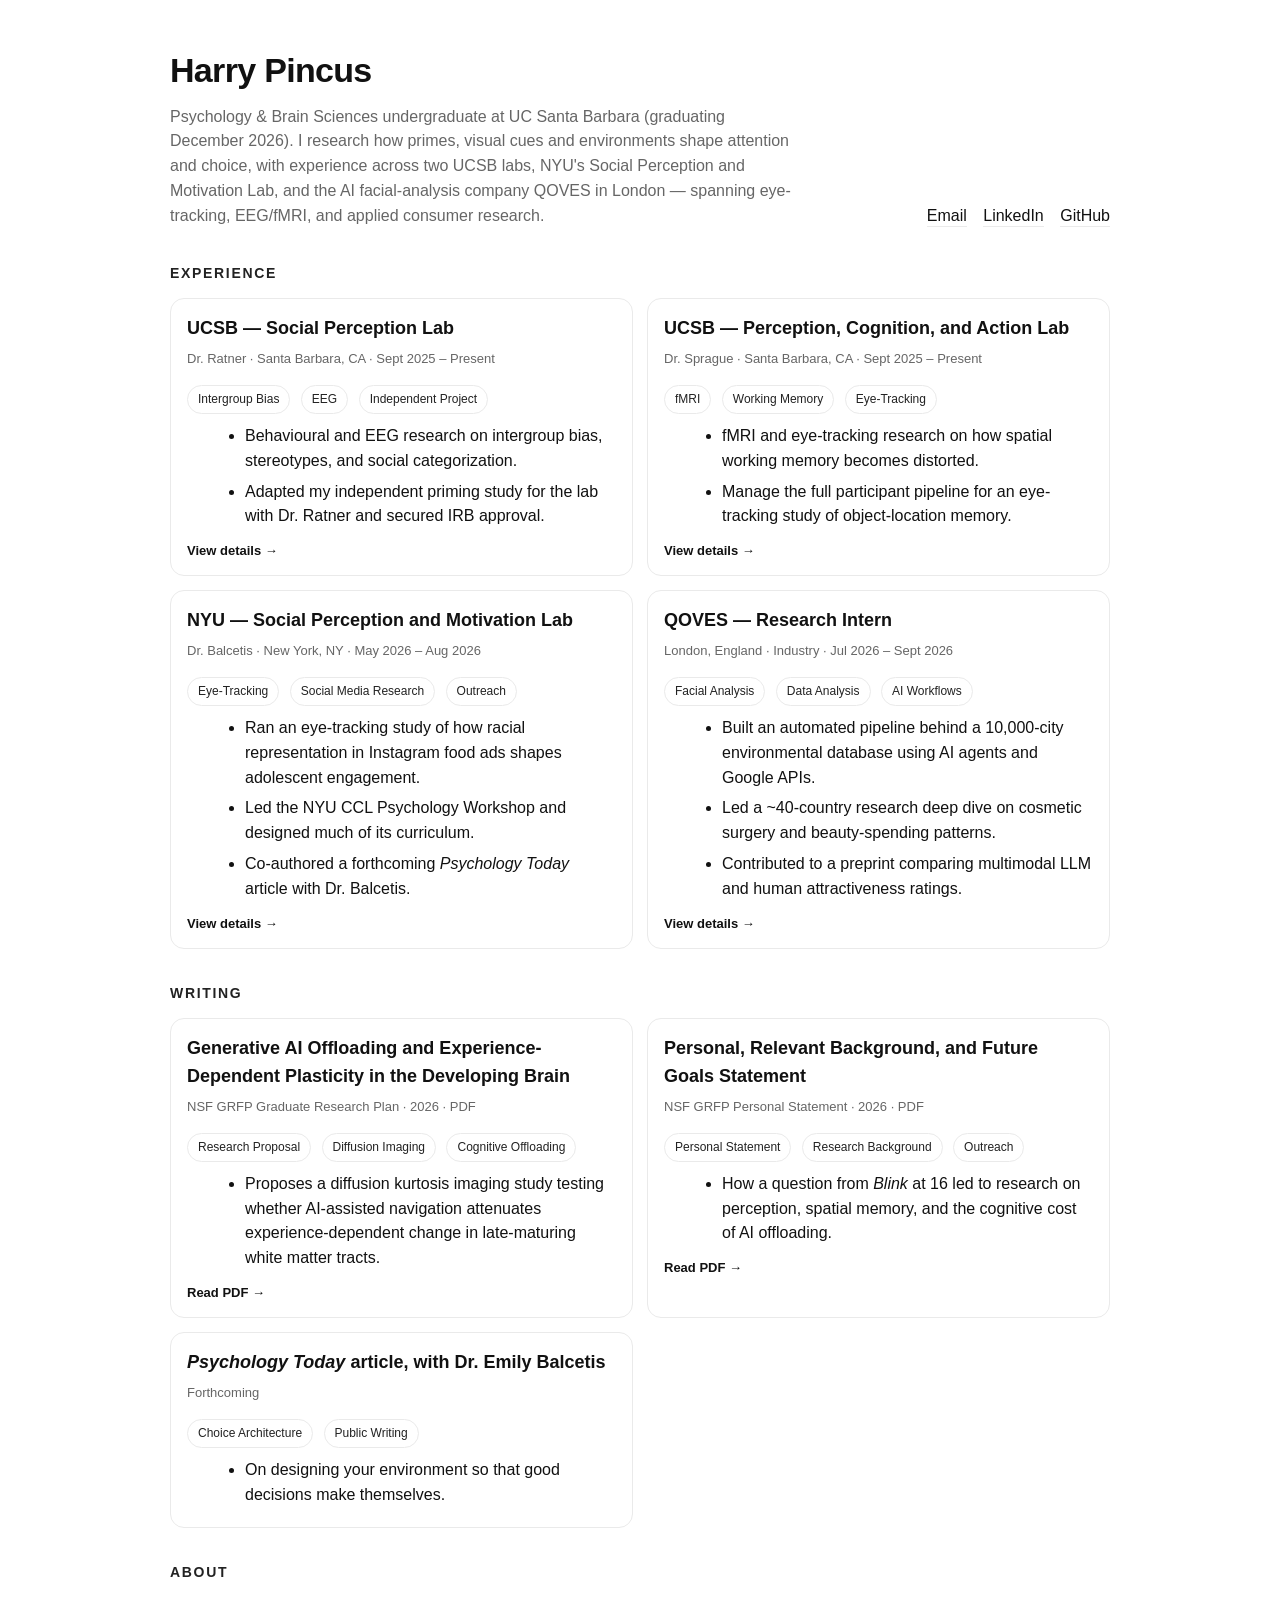
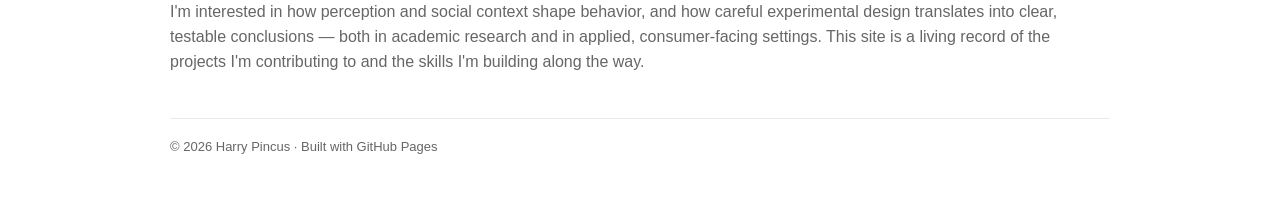
==== commit 61a39459: "Update index.html" ====
--- a/index.html
+++ b/index.html
@@ -14,7 +14,7 @@
       <div>
         <h1>Harry Pincus</h1>
         <div class="subtitle">
-          Undergraduate researcher (Psychology & Brain Sciences, UCSB). I work across three university research labs and a facial-analysis research internship at QOVES in London — spanning eye-tracking, EEG/fMRI, and applied consumer research.
+          Psychology & Brain Sciences undergraduate at UC Santa Barbara (graduating December 2026). I research how primes, visual cues and environments shape attention and choice, with experience across two UCSB labs, NYU's Social Perception and Motivation Lab, and the AI facial-analysis company QOVES in London — spanning eye-tracking, EEG/fMRI, and applied consumer research.
         </div>
       </div>
       <div class="links">
@@ -29,49 +29,17 @@
 
       <div class="grid">
 
-        <a class="card" href="projects/qoves.html">
-          <h3>QOVES — Research Intern</h3>
-          <div class="meta">London, England · Industry · Aug 2026 – Present</div>
-          <div class="pills">
-            <span class="pill">Facial Analysis</span>
-            <span class="pill">Data Analysis</span>
-            <span class="pill">Consumer Research</span>
-          </div>
-          <ul>
-            <li>Data analysis, product research, and literature synthesis at a consumer AI facial-analysis company.</li>
-            <li>Led a cross-country research initiative on cosmetic surgery and beauty-spending patterns.</li>
-            <li>Contributing to an academic preprint comparing AI and human attractiveness ratings.</li>
-          </ul>
-          <div class="view-more">View details →</div>
-        </a>
-
-        <a class="card" href="projects/nyu-balcetis-lab.html">
-          <h3>NYU — Social Perception and Motivation Lab</h3>
-          <div class="meta">Dr. Balcetis · New York, NY · May 2026 – Present</div>
-          <div class="pills">
-            <span class="pill">Eye-Tracking</span>
-            <span class="pill">Social Media Research</span>
-            <span class="pill">Outreach</span>
-          </div>
-          <ul>
-            <li>Eye-tracking study on food-advertising attention, part of a new lab research programme.</li>
-            <li>Secured Meta's approval for the lab's social-media advertising study.</li>
-            <li>Lead a high-school psychology outreach workshop at NYU's Silver Center.</li>
-          </ul>
-          <div class="view-more">View details →</div>
-        </a>
-
         <a class="card" href="projects/ratner-lab.html">
           <h3>UCSB — Social Perception Lab</h3>
           <div class="meta">Dr. Ratner · Santa Barbara, CA · Sept 2025 – Present</div>
           <div class="pills">
             <span class="pill">Intergroup Bias</span>
-            <span class="pill">Facial Perception</span>
+            <span class="pill">EEG</span>
             <span class="pill">Independent Project</span>
           </div>
           <ul>
-            <li>Behavioural research on intergroup bias, facial perception, and social categorization.</li>
-            <li>Leading an independent, mentored project on subconscious priming and athletic performance (URCA grant under review).</li>
+            <li>Behavioural and EEG research on intergroup bias, stereotypes, and social categorization.</li>
+            <li>Adapted my independent priming study for the lab with Dr. Ratner and secured IRB approval.</li>
           </ul>
           <div class="view-more">View details →</div>
         </a>
@@ -80,16 +48,96 @@
           <h3>UCSB — Perception, Cognition, and Action Lab</h3>
           <div class="meta">Dr. Sprague · Santa Barbara, CA · Sept 2025 – Present</div>
           <div class="pills">
-            <span class="pill">fMRI / EEG</span>
+            <span class="pill">fMRI</span>
             <span class="pill">Working Memory</span>
-            <span class="pill">Computational Modeling</span>
+            <span class="pill">Eye-Tracking</span>
           </div>
           <ul>
-            <li>Visual perception, cognitive processing, and motor decision-making via fMRI/EEG.</li>
-            <li>Data preprocessing pipelines and computational modeling of neural representations.</li>
+            <li>fMRI and eye-tracking research on how spatial working memory becomes distorted.</li>
+            <li>Manage the full participant pipeline for an eye-tracking study of object-location memory.</li>
           </ul>
           <div class="view-more">View details →</div>
         </a>
+
+        <a class="card" href="projects/nyu-balcetis-lab.html">
+          <h3>NYU — Social Perception and Motivation Lab</h3>
+          <div class="meta">Dr. Balcetis · New York, NY · May 2026 – Aug 2026</div>
+          <div class="pills">
+            <span class="pill">Eye-Tracking</span>
+            <span class="pill">Social Media Research</span>
+            <span class="pill">Outreach</span>
+          </div>
+          <ul>
+            <li>Ran an eye-tracking study of how racial representation in Instagram food ads shapes adolescent engagement.</li>
+            <li>Led the NYU CCL Psychology Workshop and designed much of its curriculum.</li>
+            <li>Co-authored a forthcoming <em>Psychology Today</em> article with Dr. Balcetis.</li>
+          </ul>
+          <div class="view-more">View details →</div>
+        </a>
+
+        <a class="card" href="projects/qoves.html">
+          <h3>QOVES — Research Intern</h3>
+          <div class="meta">London, England · Industry · Jul 2026 – Sept 2026</div>
+          <div class="pills">
+            <span class="pill">Facial Analysis</span>
+            <span class="pill">Data Analysis</span>
+            <span class="pill">AI Workflows</span>
+          </div>
+          <ul>
+            <li>Built an automated pipeline behind a 10,000-city environmental database using AI agents and Google APIs.</li>
+            <li>Led a ~40-country research deep dive on cosmetic surgery and beauty-spending patterns.</li>
+            <li>Contributed to a preprint comparing multimodal LLM and human attractiveness ratings.</li>
+          </ul>
+          <div class="view-more">View details →</div>
+        </a>
+
+      </div>
+    </section>
+
+    <section>
+      <h2>Writing</h2>
+
+      <div class="grid">
+
+        <a class="card" href="writing/Pincus_NSF_GRFP_Research_Proposal.pdf" target="_blank" rel="noopener">
+          <h3>Generative AI Offloading and Experience-Dependent Plasticity in the Developing Brain</h3>
+          <div class="meta">NSF GRFP Graduate Research Plan · 2026 · PDF</div>
+          <div class="pills">
+            <span class="pill">Research Proposal</span>
+            <span class="pill">Diffusion Imaging</span>
+            <span class="pill">Cognitive Offloading</span>
+          </div>
+          <ul>
+            <li>Proposes a diffusion kurtosis imaging study testing whether AI-assisted navigation attenuates experience-dependent change in late-maturing white matter tracts.</li>
+          </ul>
+          <div class="view-more">Read PDF →</div>
+        </a>
+
+        <a class="card" href="writing/Pincus_NSF_GRFP_Personal_Statement.pdf" target="_blank" rel="noopener">
+          <h3>Personal, Relevant Background, and Future Goals Statement</h3>
+          <div class="meta">NSF GRFP Personal Statement · 2026 · PDF</div>
+          <div class="pills">
+            <span class="pill">Personal Statement</span>
+            <span class="pill">Research Background</span>
+            <span class="pill">Outreach</span>
+          </div>
+          <ul>
+            <li>How a question from <em>Blink</em> at 16 led to research on perception, spatial memory, and the cognitive cost of AI offloading.</li>
+          </ul>
+          <div class="view-more">Read PDF →</div>
+        </a>
+
+        <div class="card">
+          <h3><em>Psychology Today</em> article, with Dr. Emily Balcetis</h3>
+          <div class="meta">Forthcoming</div>
+          <div class="pills">
+            <span class="pill">Choice Architecture</span>
+            <span class="pill">Public Writing</span>
+          </div>
+          <ul>
+            <li>On designing your environment so that good decisions make themselves.</li>
+          </ul>
+        </div>
 
       </div>
     </section>
--- a/styles.css
+++ b/styles.css
@@ -0,0 +1,99 @@
+:root{
+  --max: 980px;
+  --text:#111;
+  --muted:#666;
+  --line:#eaeaea;
+  --bg:#fff;
+  --card:#fff;
+  --radius:14px;
+}
+* { box-sizing: border-box; }
+body{
+  margin:0;
+  background:var(--bg);
+  color:var(--text);
+  font-family: -apple-system, BlinkMacSystemFont, "Segoe UI", Inter, Roboto, Arial, sans-serif;
+  line-height:1.55;
+}
+.wrap{ max-width:var(--max); margin:0 auto; padding:44px 20px 60px; }
+header{ display:flex; justify-content:space-between; align-items:flex-end; gap:18px; flex-wrap:wrap; }
+h1{ margin:0; font-size:34px; letter-spacing:-0.02em; }
+.subtitle{ margin-top:8px; color:var(--muted); max-width: 70ch; }
+.links a{
+  text-decoration:none;
+  color:var(--text);
+  border-bottom:1px solid var(--line);
+  margin-left:12px;
+  padding-bottom:2px;
+}
+.links a:hover{ border-bottom-color:#111; }
+section{ margin-top:34px; }
+h2{
+  margin:0 0 14px;
+  font-size:14px;
+  letter-spacing:0.12em;
+  text-transform:uppercase;
+  color:#222;
+}
+.grid{ display:grid; grid-template-columns: 1fr; gap:14px; }
+@media (min-width: 880px){
+  .grid{ grid-template-columns: 1fr 1fr; }
+}
+.card{
+  background:var(--card);
+  border:1px solid var(--line);
+  border-radius:var(--radius);
+  padding:16px 16px 14px;
+}
+a.card{
+  display:block;
+  color:inherit;
+  text-decoration:none;
+  transition: border-color .15s ease, transform .15s ease, box-shadow .15s ease;
+}
+a.card:hover{
+  border-color:#bbb;
+  box-shadow: 0 4px 16px rgba(0,0,0,0.06);
+  transform: translateY(-1px);
+}
+.card h3{ margin:0 0 6px; font-size:18px; }
+.meta{ color:var(--muted); font-size:13px; margin-bottom:10px; }
+.pills{ margin: 4px 0 10px; }
+.pill{
+  display:inline-block;
+  font-size:12px;
+  padding:4px 10px;
+  border:1px solid var(--line);
+  border-radius:999px;
+  margin: 6px 6px 0 0;
+  color:#222;
+  white-space:nowrap;
+}
+ul{ margin: 8px 0 0 18px; }
+li{ margin: 6px 0; }
+.muted{ color:var(--muted); }
+.view-more{
+  margin-top: 12px;
+  font-size: 13px;
+  font-weight: 600;
+  color: #111;
+}
+footer{ margin-top:44px; padding-top:18px; border-top:1px solid var(--line); color:var(--muted); font-size:13px; }
+
+/* Detail page specific */
+.back-link{
+  display:inline-block;
+  text-decoration:none;
+  color:var(--muted);
+  font-size:13px;
+  margin-bottom:22px;
+  border-bottom:1px solid transparent;
+}
+.back-link:hover{ color:var(--text); border-bottom-color:var(--line); }
+.role-header h1{ font-size:30px; }
+.role-header .meta{ font-size:14px; margin-top:6px; }
+.subsection{ margin-top:28px; }
+.subsection h3{ font-size:16px; margin:0 0 4px; }
+.subsection .sub-meta{ color:var(--muted); font-size:13px; margin-bottom:10px; }
+.tag-row{ margin-top: 10px; }
+hr.divider{ border:none; border-top:1px solid var(--line); margin: 30px 0; }
